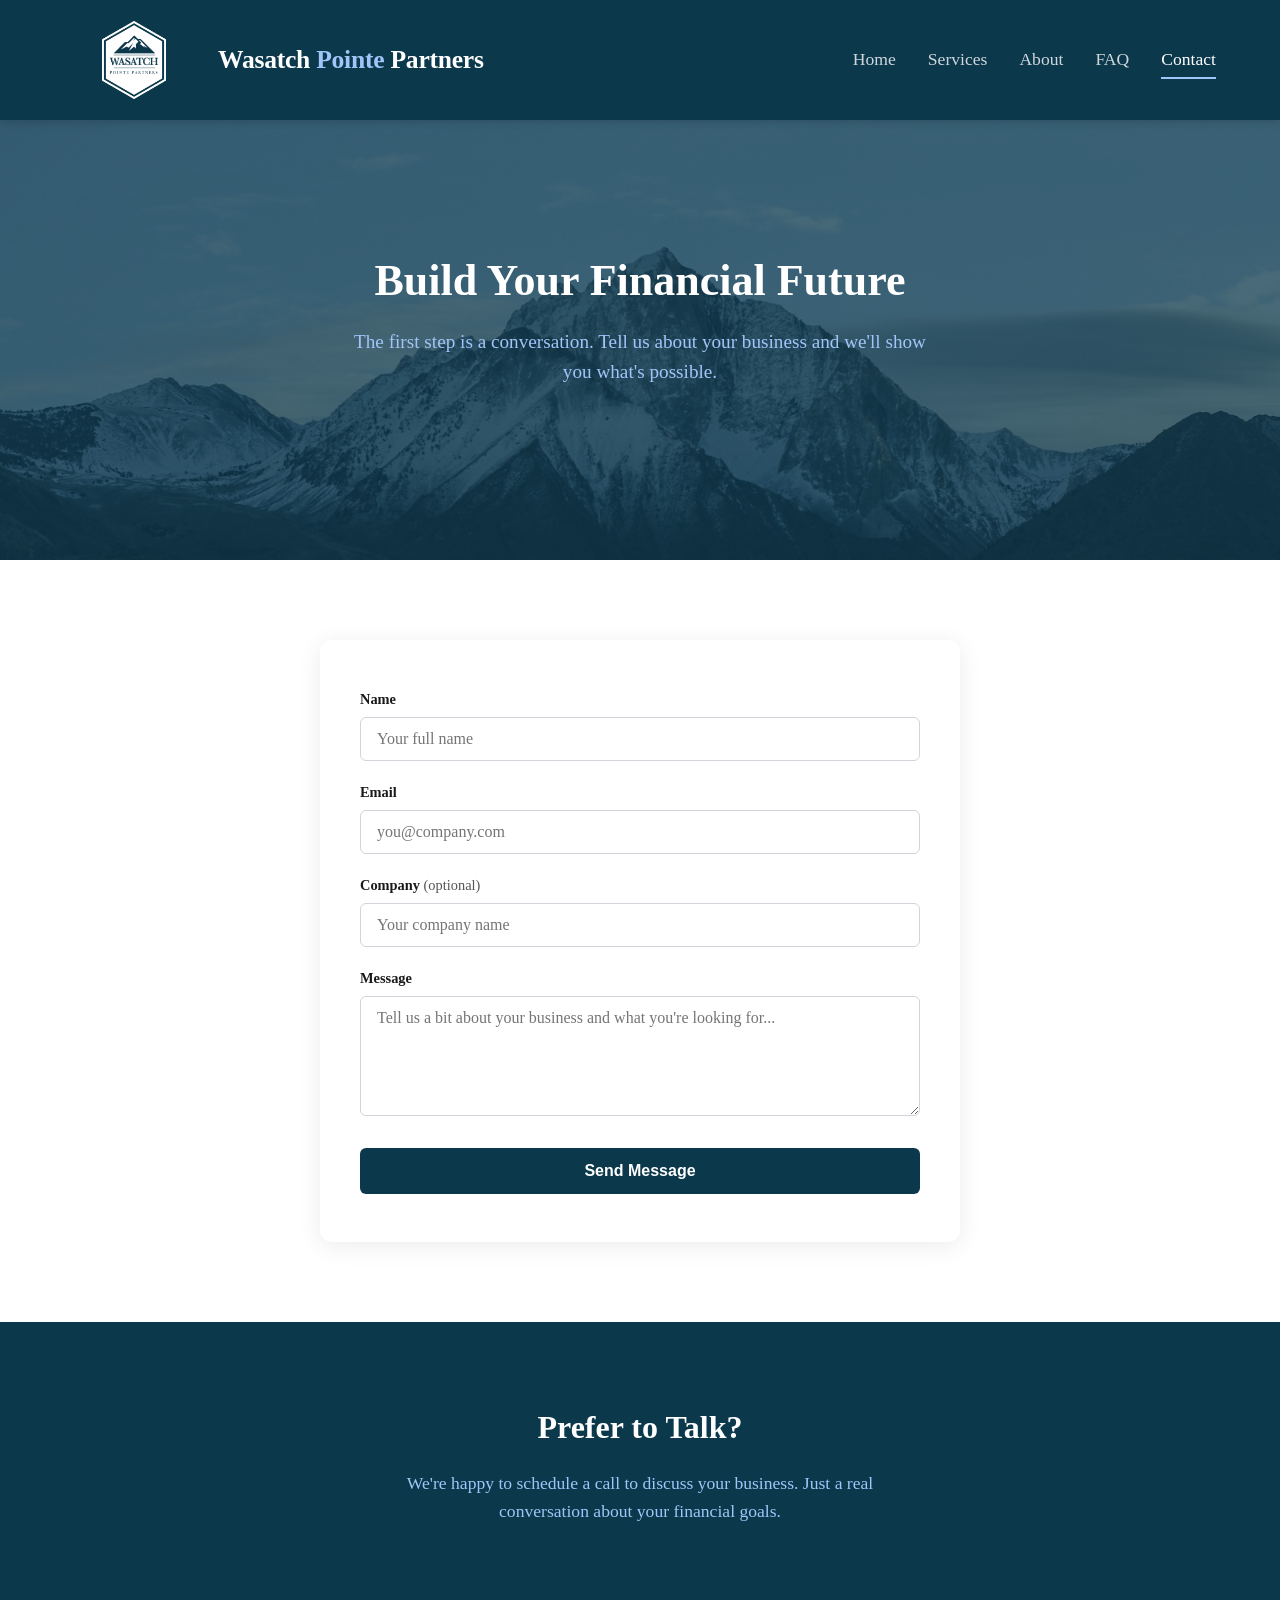
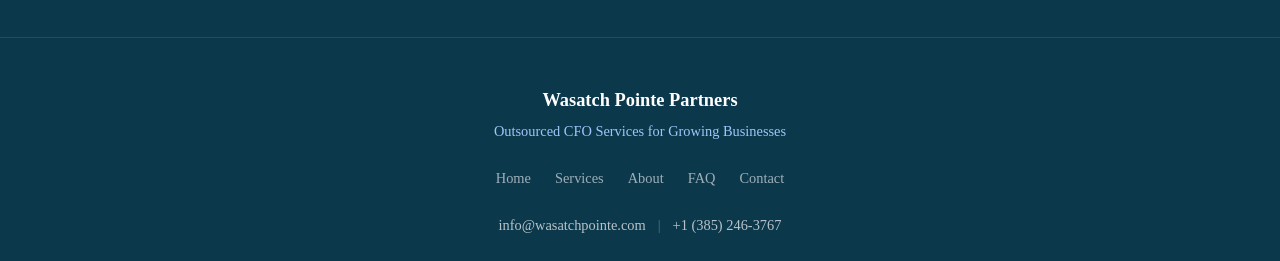
==== contact.html @ b24d28c9 "Add files via upload" ====
<!DOCTYPE html>
<html lang="en">
<head>
  <meta charset="UTF-8">
  <meta name="viewport" content="width=device-width, initial-scale=1.0">
  <title>Contact | Wasatch Pointe Partners</title>
  <meta name="description" content="Schedule a consultation with Wasatch Pointe Partners. Let's talk about how fractional CFO services can help your business grow.">
  <link rel="preconnect" href="https://fonts.googleapis.com">
  <link rel="preconnect" href="https://fonts.gstatic.com" crossorigin>
  <link href="https://fonts.googleapis.com/css2?family=Inter:wght@400;500;600;700;800&display=swap" rel="stylesheet">
  <link rel="stylesheet" href="css/styles.css">
  <script src="https://www.google.com/recaptcha/api.js" async defer></script>
</head>
<body>

  <!-- Header -->
  <header class="header">
    <div class="container">
      <a href="index.html" class="logo"><img src="images/Wasatch-04.png" alt="Wasatch Pointe Partners"><div class="logo__text">Wasatch <span>Pointe</span> Partners</div></a>
      <nav class="nav-links">
        <a href="index.html">Home</a>
        <a href="services.html">Services</a>
        <a href="about.html">About</a>
        <a href="faq.html">FAQ</a>
        <a href="contact.html">Contact</a>
      </nav>
      <button class="hamburger" aria-label="Toggle navigation">
        <span></span>
        <span></span>
        <span></span>
      </button>
    </div>
  </header>

  <!-- Hero -->
  <section class="hero hero--image" style="background-image: url('images/mountain-6.jpg')">
    <div class="hero-overlay"></div>
    <div class="container">
      <h1>Build Your Financial Future</h1>
      <p>The first step is a conversation. Tell us about your business and we'll show you what's possible.</p>
    </div>
  </section>

  <!-- Contact Form Section -->
  <section class="section">
    <div class="container">
      <div class="form-card">
        <form id="contact-form" action="https://formspree.io/f/mvzdjonv" method="POST">
          <div class="form-group">
            <label for="name">Name</label>
            <input type="text" id="name" name="name" placeholder="Your full name">
            <div class="error-msg">Please enter your name.</div>
          </div>
          <div class="form-group">
            <label for="email">Email</label>
            <input type="email" id="email" name="email" placeholder="you@company.com">
            <div class="error-msg">Please enter a valid email address.</div>
          </div>
          <div class="form-group">
            <label for="company">Company <span style="color: var(--text-muted); font-weight: 400;">(optional)</span></label>
            <input type="text" id="company" name="company" placeholder="Your company name">
          </div>
          <div class="form-group">
            <label for="message">Message</label>
            <textarea id="message" name="message" placeholder="Tell us a bit about your business and what you're looking for..."></textarea>
            <div class="error-msg">Please enter a message.</div>
          </div>
          <div class="form-group" style="margin-bottom: 24px;">
            <div class="g-recaptcha" data-sitekey="6LfHE9YrAAAAABuOTtX8CgFCEv-9mcUa8KykF_76"></div>
            <div class="error-msg">Please complete the CAPTCHA.</div>
          </div>
          <button type="submit" class="btn btn--dark" style="width: 100%;">Send Message</button>
        </form>
        <div class="form-success">
          <h3>Thank you for reaching out!</h3>
          <p>We've received your message and will get back to you within one business day.</p>
        </div>
      </div>
    </div>
  </section>

  <!-- CTA Section -->
  <section class="cta-section">
    <div class="container">
      <h2>Prefer to Talk?</h2>
      <p>We're happy to schedule a call to discuss your business. Just a real conversation about your financial goals.</p>
    </div>
  </section>

  <!-- Footer -->
  <footer class="footer">
    <div class="container">
      <div>
        <div class="footer__brand">Wasatch Pointe Partners</div>
        <div class="footer__tagline">Outsourced CFO Services for Growing Businesses</div>
      </div>
      <nav class="footer__links">
        <a href="index.html">Home</a>
        <a href="services.html">Services</a>
        <a href="about.html">About</a>
        <a href="faq.html">FAQ</a>
        <a href="contact.html">Contact</a>
      </nav>
      <div class="footer__contact">
        <a href="mailto:info@wasatchpointe.com">info@wasatchpointe.com</a>
        <span class="footer__divider">|</span>
        <a href="tel:+13852463767">+1 (385) 246-3767</a>
      </div>
    </div>
  </footer>

  <script src="js/main.js"></script>
</body>
</html>
---- css/styles.css ----
/* ===== CSS Custom Properties ===== */
:root {
  --dark-blue: rgb(12, 56, 76);
  --light-blue: rgb(161, 197, 249);
  --gray: rgb(230, 231, 232);
  --white: #ffffff;
  --text-dark: #1a1a1a;
  --text-muted: #555;
  --font-stack: 'Times New Roman', Times, serif;
  --max-width: 1200px;
  --transition: 0.3s ease;
}

/* ===== Reset & Base ===== */
*,
*::before,
*::after {
  margin: 0;
  padding: 0;
  box-sizing: border-box;
}

html {
  scroll-behavior: smooth;
}

body {
  font-family: var(--font-stack);
  color: var(--text-dark);
  line-height: 1.6;
  background: var(--white);
}

a {
  text-decoration: none;
  color: inherit;
}

ul {
  list-style: none;
}

img {
  max-width: 100%;
  display: block;
}

/* ===== Utility ===== */
.container {
  max-width: var(--max-width);
  margin: 0 auto;
  padding: 0 24px;
}

.section {
  padding: 80px 0;
}

.section--gray {
  background: var(--gray);
}

.section--dark {
  background: var(--dark-blue);
  color: var(--white);
}

.section--dark .section-subtitle {
  color: var(--light-blue);
}

.section-title {
  font-size: 2rem;
  font-weight: 700;
  margin-bottom: 16px;
  line-height: 1.2;
}

.section-subtitle {
  font-size: 1.125rem;
  color: var(--text-muted);
  max-width: 640px;
  margin-bottom: 40px;
}

.text-center {
  text-align: center;
}

.text-center .section-subtitle {
  margin-left: auto;
  margin-right: auto;
}

/* ===== Buttons ===== */
.btn {
  display: inline-block;
  padding: 14px 32px;
  border-radius: 6px;
  font-size: 1rem;
  font-weight: 600;
  cursor: pointer;
  border: none;
  transition: transform var(--transition), box-shadow var(--transition), background var(--transition);
}

.btn:hover {
  transform: translateY(-2px);
  box-shadow: 0 4px 16px rgba(0, 0, 0, 0.15);
}

.btn--primary {
  background: var(--light-blue);
  color: var(--dark-blue);
}

.btn--primary:hover {
  background: rgb(130, 175, 245);
}

.btn--outline {
  background: transparent;
  color: var(--white);
  border: 2px solid var(--light-blue);
}

.btn--outline:hover {
  background: var(--light-blue);
  color: var(--dark-blue);
}

.btn--dark {
  background: var(--dark-blue);
  color: var(--white);
}

.btn--dark:hover {
  background: rgb(8, 40, 56);
}

/* ===== Header / Nav ===== */
.header {
  position: sticky;
  top: 0;
  z-index: 1000;
  background: var(--dark-blue);
  box-shadow: 0 2px 8px rgba(0, 0, 0, 0.15);
}

.header .container {
  display: flex;
  align-items: center;
  justify-content: space-between;
  height: 120px;
}

.logo {
  display: flex;
  align-items: center;
  flex-shrink: 0;
  gap: 14px;
  color: var(--white);
}

.logo img {
  height: 140px;
  width: auto;
  margin: -20px 0;
}

.logo__text {
  font-size: 1.6rem;
  font-weight: 700;
  letter-spacing: -0.01em;
  line-height: 1.2;
}

.logo__text span {
  color: var(--light-blue);
}

.nav-links {
  display: flex;
  gap: 32px;
}

.nav-links a {
  color: rgba(255, 255, 255, 0.8);
  font-size: 1.1rem;
  font-weight: 500;
  padding: 4px 0;
  border-bottom: 2px solid transparent;
  transition: color var(--transition), border-color var(--transition);
}

.nav-links a:hover,
.nav-links a.active {
  color: var(--white);
  border-bottom-color: var(--light-blue);
}

.hamburger {
  display: none;
  flex-direction: column;
  gap: 5px;
  cursor: pointer;
  background: none;
  border: none;
  padding: 4px;
}

.hamburger span {
  display: block;
  width: 24px;
  height: 2px;
  background: var(--white);
  transition: transform var(--transition), opacity var(--transition);
}

.hamburger.open span:nth-child(1) {
  transform: rotate(45deg) translate(5px, 5px);
}

.hamburger.open span:nth-child(2) {
  opacity: 0;
}

.hamburger.open span:nth-child(3) {
  transform: rotate(-45deg) translate(5px, -5px);
}

/* ===== Hero ===== */
.hero {
  position: relative;
  background: var(--dark-blue);
  color: var(--white);
  padding: 100px 0;
  text-align: center;
  overflow: hidden;
}

.hero-slides {
  position: absolute;
  inset: 0;
  z-index: 0;
}

.hero-slide {
  position: absolute;
  inset: 0;
  background-size: cover;
  background-position: center;
  opacity: 0;
  transform: translateX(0);
  transition: opacity 1s ease, transform 1s ease;
}

.hero-slide.active {
  opacity: 1;
  transform: translateX(0);
}

.hero-slide.enter-right {
  transform: translateX(100%);
  opacity: 0;
  transition: none;
}

.hero-slide.enter-left {
  transform: translateX(-100%);
  opacity: 0;
  transition: none;
}

.hero-slide.exit-left {
  opacity: 0;
  transform: translateX(-100%);
  transition: opacity 1s ease, transform 1s ease;
}

.hero-slide.exit-right {
  opacity: 0;
  transform: translateX(100%);
  transition: opacity 1s ease, transform 1s ease;
}

.hero-overlay {
  position: absolute;
  inset: 0;
  background: rgba(12, 56, 76, 0.75);
  z-index: 1;
}

.hero .container {
  position: relative;
  z-index: 2;
}

/* ===== Full-height Homepage Hero ===== */
.hero--full {
  min-height: 90vh;
  display: flex;
  align-items: center;
  justify-content: center;
  padding: 120px 0;
}

.hero-text-slides {
  position: relative;
  min-height: 180px;
  margin-bottom: 36px;
  overflow: hidden;
}

.hero-text {
  position: absolute;
  inset: 0;
  opacity: 0;
  transform: translateX(0);
  transition: opacity 1s ease, transform 1s ease;
  display: flex;
  flex-direction: column;
  align-items: center;
  justify-content: center;
}

.hero-text.active {
  position: relative;
  opacity: 1;
  transform: translateX(0);
}

.hero-text.enter-right {
  transform: translateX(100%);
  opacity: 0;
  transition: none;
}

.hero-text.enter-left {
  transform: translateX(-100%);
  opacity: 0;
  transition: none;
}

.hero-text.exit-left {
  opacity: 0;
  transform: translateX(-100%);
  transition: opacity 1s ease, transform 1s ease;
}

.hero-text.exit-right {
  opacity: 0;
  transform: translateX(100%);
  transition: opacity 1s ease, transform 1s ease;
}

/* ===== Hero Arrows ===== */
.hero-arrow {
  position: absolute;
  top: 50%;
  transform: translateY(-50%);
  z-index: 3;
  background: rgba(255, 255, 255, 0.15);
  border: 1px solid rgba(255, 255, 255, 0.3);
  color: var(--white);
  width: 48px;
  height: 48px;
  border-radius: 50%;
  font-size: 1.2rem;
  cursor: pointer;
  display: flex;
  align-items: center;
  justify-content: center;
  transition: background var(--transition), transform var(--transition);
}

.hero-arrow:hover {
  background: rgba(255, 255, 255, 0.3);
}

.hero-arrow--left {
  left: 24px;
}

.hero-arrow--right {
  right: 24px;
}

@media (max-width: 768px) {
  .hero-arrow {
    width: 36px;
    height: 36px;
    font-size: 1rem;
  }

  .hero-arrow--left {
    left: 12px;
  }

  .hero-arrow--right {
    right: 12px;
  }
}

.hero h1 {
  font-size: 2.75rem;
  font-weight: 800;
  max-width: 800px;
  margin: 0 auto 20px;
  line-height: 1.15;
}

.hero p {
  font-size: 1.2rem;
  color: var(--light-blue);
  max-width: 600px;
  margin: 0 auto 36px;
}

/* ===== Services Split Hero ===== */
.hero-split {
  display: grid;
  grid-template-columns: 1fr 1fr;
  min-height: 520px;
}

.hero-split__content {
  display: flex;
  flex-direction: column;
  justify-content: center;
  padding: 64px 48px 64px 0;
  margin-left: auto;
  max-width: 600px;
  width: 100%;
  padding-left: 24px;
}

.hero-split__label {
  display: inline-block;
  font-size: 0.8rem;
  font-weight: 700;
  text-transform: uppercase;
  letter-spacing: 0.12em;
  color: var(--dark-blue);
  background: var(--light-blue);
  padding: 6px 16px;
  border-radius: 20px;
  margin-bottom: 24px;
  width: fit-content;
}

.hero-split__content h1 {
  font-size: 2.5rem;
  font-weight: 800;
  color: var(--dark-blue);
  line-height: 1.15;
  margin-bottom: 16px;
}

.hero-split__content p {
  font-size: 1.1rem;
  color: var(--text-muted);
  line-height: 1.7;
  margin-bottom: 32px;
}

.hero-split__image {
  background-size: cover;
  background-position: center;
  min-height: 400px;
}

/* ===== Image Background Hero ===== */
.hero--image {
  position: relative;
  background-size: cover;
  background-position: center top;
  min-height: 440px;
  display: flex;
  align-items: center;
}

/* ===== Hero Brand Name ===== */
.hero__brand {
  font-size: 1rem;
  font-weight: 600;
  text-transform: uppercase;
  letter-spacing: 0.2em;
  color: var(--light-blue);
  margin-bottom: 16px;
}

/* ===== Services Label ===== */
.services-label {
  display: inline-block;
  font-size: 0.75rem;
  font-weight: 700;
  text-transform: uppercase;
  letter-spacing: 0.14em;
  color: var(--dark-blue);
  background: var(--light-blue);
  padding: 6px 18px;
  border-radius: 20px;
  margin-bottom: 20px;
}

.services-label--dark {
  background: var(--dark-blue);
  color: var(--white);
}

/* ===== Big Statement ===== */
.big-statement {
  max-width: 820px;
  margin: 0 auto;
  text-align: center;
}

.big-statement h2 {
  font-size: 2rem;
  font-weight: 700;
  color: var(--dark-blue);
  line-height: 1.3;
  margin-bottom: 20px;
}

.big-statement p {
  font-size: 1.1rem;
  color: var(--text-muted);
  line-height: 1.8;
}

/* ===== Timeline ===== */
.timeline {
  position: relative;
  max-width: 700px;
  margin: 0 auto;
  padding-left: 48px;
}

.timeline::before {
  content: "";
  position: absolute;
  left: 19px;
  top: 0;
  bottom: 10px;
  width: 2px;
  background: var(--dark-blue);
  opacity: 0.2;
}

.timeline::after {
  content: "";
  position: absolute;
  left: 12px;
  bottom: 0;
  width: 0;
  height: 0;
  border-left: 8px solid transparent;
  border-right: 8px solid transparent;
  border-top: 12px solid var(--dark-blue);
  opacity: 0.2;
}

.timeline__item {
  position: relative;
  padding-bottom: 48px;
}

.timeline__item:last-child {
  padding-bottom: 0;
}

.timeline__marker {
  position: absolute;
  left: -48px;
  top: 0;
  width: 40px;
  height: 40px;
  background: var(--dark-blue);
  color: var(--white);
  border-radius: 50%;
  display: flex;
  align-items: center;
  justify-content: center;
  font-weight: 700;
  font-size: 0.8rem;
  z-index: 1;
}

.timeline__content h3 {
  font-size: 1.25rem;
  font-weight: 700;
  color: var(--dark-blue);
  margin-bottom: 8px;
}

.timeline__content p {
  font-size: 0.95rem;
  color: var(--text-muted);
  line-height: 1.7;
}

/* ===== Tier Bands ===== */
.tier-band {
  padding: 40px 0;
  border-bottom: 1px solid var(--gray);
}

.tier-band:last-of-type {
  border-bottom: none;
}

.tier-band--alt {
  background: rgba(161, 197, 249, 0.08);
  border-left: 4px solid var(--light-blue);
}

.tier-band__inner {
  display: grid;
  grid-template-columns: 1.2fr 1fr auto;
  gap: 40px;
  align-items: center;
}

.tier-band__tag {
  display: inline-block;
  font-size: 0.7rem;
  font-weight: 700;
  text-transform: uppercase;
  letter-spacing: 0.1em;
  color: var(--text-muted);
  margin-bottom: 8px;
}

.tier-band__tag--highlight {
  color: var(--dark-blue);
  background: var(--light-blue);
  padding: 4px 12px;
  border-radius: 12px;
}

.tier-band__title {
  font-size: 1.4rem;
  font-weight: 700;
  color: var(--dark-blue);
  margin-bottom: 8px;
}

.tier-band__desc {
  font-size: 0.95rem;
  color: var(--text-muted);
  line-height: 1.6;
}

.tier-band__list {
  list-style: none;
}

.tier-band__list li {
  padding: 6px 0;
  font-size: 0.9rem;
  color: var(--text-dark);
  display: flex;
  align-items: center;
  gap: 8px;
}

.tier-band__list li::before {
  content: "\2713";
  color: var(--dark-blue);
  font-weight: 700;
  flex-shrink: 0;
}

.tier-band__action {
  text-align: center;
}

.tier-band__inner--stacked {
  display: flex;
  flex-direction: column;
  gap: 24px;
}

.tier-band__inner--stacked .tier-band__action {
  text-align: left;
}

/* ===== Split Content (Who It's For) ===== */
.split-content {
  display: grid;
  grid-template-columns: 1.4fr 1fr;
  gap: 56px;
  align-items: center;
}

.split-content__text p {
  font-size: 1.05rem;
  color: var(--light-blue);
  line-height: 1.8;
  margin-top: 16px;
}

.split-content__stats {
  display: flex;
  flex-direction: column;
  gap: 32px;
}

.stat-item {
  text-align: center;
  padding: 24px;
  border: 1px solid rgba(255, 255, 255, 0.15);
  border-radius: 10px;
  background: rgba(255, 255, 255, 0.05);
}

.stat-item__number {
  font-size: 1.6rem;
  font-weight: 800;
  color: var(--light-blue);
  margin-bottom: 4px;
}

.stat-item__label {
  font-size: 0.85rem;
  color: rgba(255, 255, 255, 0.6);
  text-transform: uppercase;
  letter-spacing: 0.08em;
}

/* ===== Quadrant Cards ===== */
.quadrant-grid {
  margin-top: 16px;
}

.quadrant-card {
  background: #f0f5fa;
  border: 1px solid #d6e3f0;
  border-radius: 12px;
  padding: 36px 32px;
  text-align: left;
  transition: transform var(--transition), box-shadow var(--transition);
}

.quadrant-card:hover {
  transform: translateY(-4px);
  box-shadow: 0 8px 24px rgba(0, 0, 0, 0.1);
}

.quadrant-card__icon {
  display: inline-flex;
  align-items: center;
  justify-content: center;
  width: 56px;
  height: 56px;
  background: rgba(12, 56, 76, 0.08);
  border-radius: 12px;
  color: var(--dark-blue);
  margin-bottom: 20px;
}

.quadrant-card__title {
  font-size: 1.15rem;
  font-weight: 700;
  color: var(--dark-blue);
  margin-bottom: 16px;
}

.quadrant-card__list {
  list-style: none;
}

.quadrant-card__list li {
  padding: 6px 0;
  font-size: 0.9rem;
  color: var(--text-muted);
  display: flex;
  align-items: flex-start;
  gap: 8px;
}

.quadrant-card__list li::before {
  content: "\2713";
  color: var(--dark-blue);
  font-weight: 700;
  flex-shrink: 0;
}

/* ===== Benefit Cards ===== */
.benefit-card {
  background: var(--white);
  border-radius: 10px;
  padding: 32px 24px;
  text-align: center;
  box-shadow: 0 2px 12px rgba(0, 0, 0, 0.06);
  transition: transform var(--transition), box-shadow var(--transition);
}

.benefit-card:hover {
  transform: translateY(-4px);
  box-shadow: 0 8px 24px rgba(0, 0, 0, 0.1);
}

.benefit-card__icon {
  font-size: 2rem;
  margin-bottom: 16px;
}

.benefit-card h3 {
  font-size: 1.05rem;
  font-weight: 700;
  color: var(--dark-blue);
  margin-bottom: 8px;
}

.benefit-card p {
  font-size: 0.9rem;
  color: var(--text-muted);
  line-height: 1.6;
}

/* ===== Responsive: Services Page ===== */
@media (max-width: 1024px) {
  .tier-band__inner {
    grid-template-columns: 1fr 1fr;
  }

  .tier-band__action {
    grid-column: 1 / -1;
    text-align: left;
  }
}

@media (max-width: 768px) {
  .big-statement h2 {
    font-size: 1.5rem;
  }

  .timeline {
    padding-left: 40px;
  }

  .timeline::before {
    left: 15px;
  }

  .timeline__marker {
    left: -40px;
    width: 32px;
    height: 32px;
    font-size: 0.85rem;
  }

  .tier-band__inner {
    grid-template-columns: 1fr;
    gap: 24px;
  }

  .tier-band__action {
    text-align: left;
  }

  .split-content {
    grid-template-columns: 1fr;
    gap: 40px;
  }

  .split-content__stats {
    flex-direction: row;
    gap: 16px;
  }

  .stat-item {
    flex: 1;
    padding: 16px;
  }

  .stat-item__number {
    font-size: 1.2rem;
  }

  .hero--image {
    min-height: 320px;
  }
}

/* ===== About Minimal Hero ===== */
.hero-minimal {
  background: var(--gray);
  padding: 100px 0;
}

.hero-minimal .container {
  max-width: 800px;
}

.hero-minimal__accent {
  width: 60px;
  height: 4px;
  background: var(--dark-blue);
  border-radius: 2px;
  margin-bottom: 28px;
}

.hero-minimal h1 {
  font-size: 2.5rem;
  font-weight: 800;
  color: var(--dark-blue);
  line-height: 1.2;
  margin-bottom: 20px;
}

.hero-minimal p {
  font-size: 1.2rem;
  color: var(--text-muted);
  line-height: 1.7;
  max-width: 640px;
}

/* ===== Responsive: Split & Minimal Heroes ===== */
@media (max-width: 768px) {
  .hero-split {
    grid-template-columns: 1fr;
  }

  .hero-split__content {
    padding: 48px 24px;
    max-width: 100%;
    order: 2;
  }

  .hero-split__content h1 {
    font-size: 1.85rem;
  }

  .hero-split__image {
    min-height: 280px;
    order: 1;
  }

  .hero-minimal {
    padding: 64px 0;
  }

  .hero-minimal h1 {
    font-size: 1.85rem;
  }
}

/* ===== Cards Grid ===== */
.grid {
  display: grid;
  gap: 24px;
}

.grid--2 {
  grid-template-columns: repeat(2, 1fr);
}

.grid--3 {
  grid-template-columns: repeat(3, 1fr);
}

.grid--4 {
  grid-template-columns: repeat(4, 1fr);
}

.card {
  background: var(--white);
  border-radius: 10px;
  padding: 32px;
  box-shadow: 0 2px 12px rgba(0, 0, 0, 0.06);
  transition: transform var(--transition), box-shadow var(--transition);
}

.card:hover {
  transform: translateY(-4px);
  box-shadow: 0 8px 24px rgba(0, 0, 0, 0.1);
}

.card__number {
  display: inline-flex;
  align-items: center;
  justify-content: center;
  width: 40px;
  height: 40px;
  background: var(--light-blue);
  color: var(--dark-blue);
  font-weight: 700;
  border-radius: 50%;
  margin-bottom: 16px;
  font-size: 1rem;
}

.card__title {
  font-size: 1.2rem;
  font-weight: 700;
  color: var(--dark-blue);
  margin-bottom: 12px;
}

.card__text {
  color: var(--text-muted);
  font-size: 0.95rem;
  line-height: 1.6;
}

/* ===== Service Tier Cards ===== */
.tier-card {
  background: var(--white);
  border: 2px solid var(--gray);
  border-radius: 12px;
  padding: 40px 32px;
  text-align: center;
  transition: transform var(--transition), box-shadow var(--transition), border-color var(--transition);
}

.tier-card:hover {
  transform: translateY(-4px);
  box-shadow: 0 8px 24px rgba(0, 0, 0, 0.1);
  border-color: var(--light-blue);
}

.tier-card__title {
  font-size: 1.35rem;
  font-weight: 700;
  color: var(--dark-blue);
  margin-bottom: 12px;
}

.tier-card__desc {
  color: var(--text-muted);
  font-size: 0.95rem;
  margin-bottom: 24px;
  line-height: 1.6;
}

.tier-card__list {
  text-align: left;
  margin-bottom: 28px;
}

.tier-card__list li {
  padding: 8px 0;
  font-size: 0.95rem;
  color: var(--text-dark);
  border-bottom: 1px solid var(--gray);
  display: flex;
  align-items: flex-start;
  gap: 8px;
}

.tier-card__list li::before {
  content: "\2713";
  color: var(--dark-blue);
  font-weight: 700;
  flex-shrink: 0;
}

/* ===== FAQ Accordion ===== */
.faq-item {
  border-bottom: 1px solid var(--gray);
}

.faq-question {
  width: 100%;
  text-align: left;
  padding: 20px 0;
  background: none;
  border: none;
  font-size: 1.1rem;
  font-weight: 600;
  color: var(--text-dark);
  cursor: pointer;
  display: flex;
  align-items: center;
  justify-content: space-between;
  gap: 16px;
  font-family: var(--font-stack);
}

.faq-question:hover {
  color: var(--dark-blue);
}

.faq-icon {
  flex-shrink: 0;
  width: 24px;
  height: 24px;
  position: relative;
  transition: transform var(--transition);
}

.faq-icon::before,
.faq-icon::after {
  content: "";
  position: absolute;
  background: var(--dark-blue);
  border-radius: 2px;
  left: 50%;
  top: 50%;
  transform: translate(-50%, -50%);
}

.faq-icon::before {
  width: 16px;
  height: 2px;
}

.faq-icon::after {
  width: 2px;
  height: 16px;
  transition: transform var(--transition);
}

.faq-item.open .faq-icon::after {
  transform: translate(-50%, -50%) rotate(90deg);
}

.faq-answer {
  max-height: 0;
  overflow: hidden;
  transition: max-height 0.4s ease;
}

.faq-answer__inner {
  padding: 0 0 24px;
  color: var(--text-muted);
  line-height: 1.7;
  font-size: 0.95rem;
}

/* ===== Static FAQ ===== */
.faq-static {
  padding: 32px 0;
  border-bottom: 1px solid var(--gray);
}

.faq-static:first-child {
  padding-top: 0;
}

.faq-static:last-child {
  border-bottom: none;
}

.faq-static__question {
  font-size: 1.15rem;
  font-weight: 700;
  color: var(--dark-blue);
  margin-bottom: 10px;
}

.faq-static__answer {
  font-size: 0.95rem;
  color: var(--text-muted);
  line-height: 1.7;
}

/* ===== Contact Form ===== */
.form-card {
  max-width: 640px;
  margin: 0 auto;
  background: var(--white);
  border-radius: 12px;
  padding: 48px 40px;
  box-shadow: 0 4px 24px rgba(0, 0, 0, 0.08);
}

.form-group {
  margin-bottom: 20px;
}

.form-group label {
  display: block;
  font-size: 0.9rem;
  font-weight: 600;
  color: var(--text-dark);
  margin-bottom: 6px;
}

.form-group input,
.form-group textarea {
  width: 100%;
  padding: 12px 16px;
  border: 1px solid #d1d5db;
  border-radius: 6px;
  font-size: 1rem;
  font-family: var(--font-stack);
  transition: border-color var(--transition), box-shadow var(--transition);
}

.form-group input:focus,
.form-group textarea:focus {
  outline: none;
  border-color: var(--dark-blue);
  box-shadow: 0 0 0 3px rgba(12, 56, 76, 0.1);
}

.form-group textarea {
  resize: vertical;
  min-height: 120px;
}

.form-group .error-msg {
  color: #dc2626;
  font-size: 0.8rem;
  margin-top: 4px;
  display: none;
}

.form-group.has-error input,
.form-group.has-error textarea {
  border-color: #dc2626;
}

.form-group.has-error .error-msg {
  display: block;
}

.form-success {
  display: none;
  text-align: center;
  padding: 40px 0;
}

.form-success h3 {
  color: var(--dark-blue);
  margin-bottom: 8px;
}

.form-success p {
  color: var(--text-muted);
}

/* ===== CTA Section ===== */
.cta-section {
  background: var(--dark-blue);
  color: var(--white);
  text-align: center;
  padding: 80px 0;
}

.cta-section h2 {
  font-size: 2rem;
  font-weight: 700;
  margin-bottom: 16px;
}

.cta-section p {
  font-size: 1.1rem;
  color: var(--light-blue);
  max-width: 560px;
  margin: 0 auto 32px;
}

/* ===== Footer ===== */
.footer {
  background: var(--dark-blue);
  color: rgba(255, 255, 255, 0.7);
  padding: 48px 0 24px;
  border-top: 1px solid rgba(255, 255, 255, 0.1);
}

.footer .container {
  display: flex;
  flex-direction: column;
  align-items: center;
  gap: 24px;
}

.footer__brand {
  font-size: 1.15rem;
  font-weight: 700;
  color: var(--white);
  text-align: center;
}

.footer__tagline {
  font-size: 0.9rem;
  color: var(--light-blue);
  margin-top: 4px;
}

.footer__links {
  display: flex;
  gap: 24px;
}

.footer__links a {
  font-size: 0.9rem;
  color: rgba(255, 255, 255, 0.6);
  transition: color var(--transition);
}

.footer__links a:hover {
  color: var(--white);
}

.footer__contact {
  display: flex;
  align-items: center;
  gap: 12px;
  font-size: 0.9rem;
}

.footer__contact a {
  color: rgba(255, 255, 255, 0.7);
  transition: color var(--transition);
}

.footer__contact a:hover {
  color: var(--white);
}

.footer__divider {
  color: rgba(255, 255, 255, 0.3);
}

/* ===== Section Callout ===== */
.section-callout {
  font-size: 1.4rem;
  font-weight: 800;
  color: var(--dark-blue);
  margin-top: 24px;
  letter-spacing: -0.01em;
}

/* ===== Experience Badge ===== */
.experience-badge {
  display: flex;
  flex-direction: column;
  align-items: flex-start;
  background: var(--dark-blue);
  color: var(--white);
  padding: 24px 32px;
  border-radius: 10px;
  margin: 20px 0;
  box-shadow: 0 4px 20px rgba(12, 56, 76, 0.25);
}

.experience-badge__label {
  font-size: 0.8rem;
  text-transform: uppercase;
  letter-spacing: 0.15em;
  color: var(--light-blue);
  margin-bottom: 4px;
}

.experience-badge__name {
  font-size: 1.5rem;
  font-weight: 800;
  letter-spacing: -0.01em;
}

/* ===== Solution Split ===== */
.solution-split {
  display: grid;
  grid-template-columns: 1.2fr 0.8fr;
  gap: 48px;
  align-items: center;
}

.solution-split__image {
  display: flex;
  justify-content: center;
}

.solution-split__image img {
  max-width: 480px;
  width: 100%;
  border-radius: 12px;
  box-shadow: 0 8px 32px rgba(0, 0, 0, 0.1);
}

@media (max-width: 768px) {
  .solution-split {
    grid-template-columns: 1fr;
    gap: 32px;
  }

  .solution-split__image img {
    max-width: 240px;
  }
}

/* ===== Founder Profile ===== */
.founder-profile {
  display: grid;
  grid-template-columns: 1fr 280px;
  gap: 32px;
  align-items: center;
}

.founder-profile__name {
  font-size: 1.3rem;
  font-weight: 700;
  color: var(--dark-blue);
  text-align: center;
}

.founder-profile__role {
  font-size: 0.85rem;
  font-weight: 600;
  text-transform: uppercase;
  letter-spacing: 0.1em;
  color: var(--text-muted);
  text-align: center;
  margin-bottom: 8px;
}

.founder-profile__photo img {
  width: 100%;
  border-radius: 10px;
  box-shadow: 0 8px 32px rgba(0, 0, 0, 0.12);
}

.founder-profile__links {
  display: flex;
  gap: 10px;
  margin-top: 12px;
  justify-content: center;
}

.founder-link {
  display: inline-flex;
  align-items: center;
  gap: 6px;
  padding: 8px 16px;
  border-radius: 6px;
  font-size: 0.85rem;
  font-weight: 600;
  transition: transform var(--transition), box-shadow var(--transition);
}

.founder-link:hover {
  transform: translateY(-2px);
  box-shadow: 0 4px 12px rgba(0, 0, 0, 0.15);
}

.founder-link--linkedin {
  background: #0A66C2;
  color: var(--white);
}

.founder-link--email {
  background: var(--dark-blue);
  color: var(--white);
}

.founder-profile--centered {
  display: flex;
  flex-direction: column;
  align-items: center;
  text-align: center;
}

.founder-profile--centered .founder-profile__photo {
  max-width: 280px;
}

.founder-profile--centered .founder-profile__links {
  justify-content: center;
}

@media (max-width: 768px) {
  .founder-profile {
    grid-template-columns: 1fr;
    gap: 36px;
    text-align: center;
  }

  .founder-profile__text {
    order: 1;
  }

  .founder-profile__photo {
    order: 2;
    max-width: 260px;
    margin: 0 auto;
  }

  .founder-profile__text .story-content {
    text-align: left;
  }
}

/* ===== Wasatch Pointe Way Cards ===== */
.wpw-grid {
  display: grid;
  grid-template-columns: repeat(3, 1fr);
  gap: 28px;
}

.wpw-card {
  background: #f0f5fa;
  border-radius: 12px;
  padding: 32px 28px;
  border: 1px solid #d6e3f0;
  transition: transform var(--transition), box-shadow var(--transition);
}

.wpw-card:hover {
  transform: translateY(-4px);
  box-shadow: 0 8px 24px rgba(0, 0, 0, 0.08);
}

.wpw-card__number {
  display: inline-flex;
  align-items: center;
  justify-content: center;
  width: 36px;
  height: 36px;
  background: var(--dark-blue);
  color: var(--white);
  border-radius: 50%;
  font-weight: 700;
  font-size: 0.9rem;
  margin-bottom: 16px;
}

.wpw-card__title {
  font-size: 1.1rem;
  font-weight: 700;
  color: var(--dark-blue);
  margin-bottom: 8px;
}

.wpw-card__text {
  font-size: 0.9rem;
  color: var(--text-muted);
  line-height: 1.65;
}

@media (max-width: 768px) {
  .wpw-grid {
    grid-template-columns: 1fr;
  }
}

/* ===== About Page ===== */
.about-client-label {
  font-size: 0.95rem;
  color: var(--dark-blue);
  margin-top: 16px;
  margin-bottom: 4px;
  text-align: center;
}

.about-client-list {
  margin-top: 8px;
  list-style: none;
  display: flex;
  flex-direction: column;
  gap: 8px;
  max-width: 340px;
  margin-left: auto;
  margin-right: auto;
}

.about-client-list li {
  padding: 10px 20px;
  font-size: 0.9rem;
  color: var(--dark-blue);
  background: #f0f5fa;
  border: 1px solid #d6e3f0;
  border-radius: 30px;
  text-align: center;
}

/* ===== Section Closing ===== */
.section-closing {
  text-align: center;
  font-size: 1.15rem;
  font-weight: 700;
  color: var(--dark-blue);
  margin-top: 28px;
  padding-top: 20px;
  border-top: 1px solid #d9dadb;
}


.story-content {
  max-width: 720px;
  font-size: 1.05rem;
  line-height: 1.8;
  color: var(--text-muted);
}

.story-content p + p {
  margin-top: 12px;
}

/* ===== Engine Section (How It Works) ===== */
.engine-section {
  background: linear-gradient(135deg, #f5f7fa 0%, #e8ecf1 100%);
  padding: 96px 0;
}

.engine-steps {
  display: grid;
  grid-template-columns: 1fr auto 1fr auto 1fr auto 1fr;
  gap: 0;
  align-items: stretch;
}

.engine-step {
  background: var(--white);
  border-radius: 14px;
  padding: 36px 28px;
  text-align: center;
  box-shadow: 0 2px 16px rgba(0, 0, 0, 0.06);
  position: relative;
  transition: transform var(--transition), box-shadow var(--transition);
}

.engine-step:hover {
  transform: translateY(-4px);
  box-shadow: 0 8px 28px rgba(0, 0, 0, 0.1);
}

.engine-step__number {
  display: inline-flex;
  align-items: center;
  justify-content: center;
  width: 48px;
  height: 48px;
  background: var(--dark-blue);
  color: var(--white);
  border-radius: 50%;
  font-weight: 700;
  font-size: 1.1rem;
  margin-bottom: 20px;
}

.engine-step__title {
  font-size: 1.05rem;
  font-weight: 700;
  color: var(--dark-blue);
  margin-bottom: 10px;
  line-height: 1.3;
}

.engine-step__desc {
  font-size: 0.88rem;
  color: var(--text-muted);
  line-height: 1.65;
}

.engine-section .card {
  text-align: center;
}

.engine-section .card__number {
  margin-left: auto;
  margin-right: auto;
}

.engine-step__connector {
  display: flex;
  align-items: center;
  justify-content: center;
  padding: 0 4px;
  align-self: center;
  color: var(--dark-blue);
  opacity: 0.25;
}

.engine-step__connector::before {
  content: "";
  display: block;
  width: 32px;
  height: 2px;
  background: var(--dark-blue);
}

@media (max-width: 1024px) {
  .engine-steps {
    grid-template-columns: 1fr auto 1fr;
    gap: 24px 0;
  }

  .engine-step__connector:nth-of-type(2) {
    display: none;
  }

  .engine-step:nth-child(7) {
    grid-column: 1;
  }
}

@media (max-width: 768px) {
  .engine-section {
    padding: 64px 0;
  }

  .engine-steps {
    grid-template-columns: 1fr;
    gap: 16px;
  }

  .engine-step__connector {
    margin-top: 0;
    padding: 8px 0;
    display: flex;
  }

  .engine-step__connector::before {
    width: 3px;
    height: 32px;
    opacity: 0.5;
  }

  .engine-step {
    padding: 28px 24px;
  }
}

/* ===== Service Tiers (Ways to Work With Us) ===== */
.service-tier {
  padding: 56px 0;
}

.service-tier + .service-tier {
  border-top: 1px solid #d9dadb;
}

/* Foundation — Split layout */
.service-tier__split {
  display: grid;
  grid-template-columns: 1fr 1fr;
  gap: 56px;
  align-items: center;
}

.service-tier__text {
  padding-right: 16px;
}

.service-tier__split--reverse {
  direction: rtl;
}

.service-tier__split--reverse > * {
  direction: ltr;
}

.service-tier__title {
  font-size: 1.6rem;
  font-weight: 700;
  color: var(--dark-blue);
  margin-bottom: 16px;
  line-height: 1.3;
}

.service-tier__text p {
  font-size: 0.95rem;
  color: var(--text-muted);
  line-height: 1.8;
}

.service-tier__grid {
  display: grid;
  grid-template-columns: 1fr 1fr;
  gap: 16px;
}

.service-quad {
  background: #f0f5fa;
  border: 1px solid #d6e3f0;
  border-radius: 10px;
  padding: 24px 20px;
}

.service-quad h4 {
  font-size: 0.95rem;
  font-weight: 700;
  color: var(--dark-blue);
  margin-bottom: 6px;
}

.service-quad p {
  font-size: 0.85rem;
  color: var(--text-muted);
  line-height: 1.5;
}

/* Advisory — Dark section */
.service-tier--dark {
  background: var(--dark-blue);
  color: var(--white);
  border-top: none !important;
}

.service-tier--dark + .service-tier {
  border-top: none;
}

.service-tier--dark .service-tier__title {
  color: var(--white);
}

.service-tier__desc {
  font-size: 0.95rem;
  color: rgba(255, 255, 255, 0.75);
  line-height: 1.8;
  max-width: 780px;
  margin: 0 auto;
}

.service-tier__features {
  margin-top: 48px;
}

.service-feature {
  text-align: center;
}

.service-feature__icon {
  display: inline-flex;
  align-items: center;
  justify-content: center;
  width: 56px;
  height: 56px;
  border-radius: 50%;
  background: rgba(255, 255, 255, 0.1);
  color: var(--light-blue);
  margin-bottom: 16px;
}

.service-feature h4 {
  font-size: 0.95rem;
  font-weight: 700;
  color: var(--white);
  margin-bottom: 6px;
}

.service-feature p {
  font-size: 0.85rem;
  color: rgba(255, 255, 255, 0.6);
  line-height: 1.5;
}

/* CFO — Highlight card */
.service-tier--highlight {
  background: var(--gray);
  border-top: none !important;
}

.service-tier__cfo-card {
  display: grid;
  grid-template-columns: 1.2fr 1fr;
  gap: 48px;
  background: var(--white);
  border-radius: 14px;
  padding: 48px;
  box-shadow: 0 4px 24px rgba(0, 0, 0, 0.08);
  border-left: 5px solid var(--dark-blue);
}

.service-tier__cfo-info {
  display: flex;
  flex-direction: column;
  justify-content: center;
}

.service-tier__cfo-info p {
  font-size: 0.95rem;
  color: var(--text-muted);
  line-height: 1.8;
}

.service-tier__cfo-deliverables {
  display: flex;
  flex-direction: column;
  gap: 24px;
}

.cfo-deliverable {
  display: flex;
  align-items: flex-start;
  gap: 16px;
}

.cfo-deliverable__num {
  display: inline-flex;
  align-items: center;
  justify-content: center;
  width: 36px;
  height: 36px;
  background: var(--dark-blue);
  color: var(--white);
  border-radius: 8px;
  font-size: 0.8rem;
  font-weight: 700;
  flex-shrink: 0;
}

.cfo-deliverable h4 {
  font-size: 0.95rem;
  font-weight: 700;
  color: var(--dark-blue);
  margin-bottom: 2px;
}

.cfo-deliverable p {
  font-size: 0.85rem;
  color: var(--text-muted);
  line-height: 1.5;
}

/* Service Tier Responsive */
@media (max-width: 1024px) {
  .service-tier__split {
    gap: 40px;
  }

  .service-tier__cfo-card {
    grid-template-columns: 1fr;
    gap: 36px;
    padding: 36px;
  }
}

@media (max-width: 768px) {
  .service-tier {
    padding: 48px 0;
  }

  .service-tier__split {
    grid-template-columns: 1fr;
    gap: 32px;
  }

  .service-tier__text {
    padding-right: 0;
  }

  .service-tier__title {
    font-size: 1.35rem;
  }

  .service-tier__grid {
    grid-template-columns: 1fr 1fr;
  }

  .service-tier__cfo-card {
    padding: 28px 24px;
    border-left-width: 4px;
  }
}

/* ===== Responsive ===== */
@media (max-width: 1024px) {
  .grid--4 {
    grid-template-columns: repeat(2, 1fr);
  }

  .hero h1 {
    font-size: 2.25rem;
  }
}

@media (max-width: 768px) {
  /* Header */
  .header .container {
    height: 80px;
  }

  .logo img {
    height: 90px;
    margin: -10px 0;
  }

  .logo__text {
    font-size: 1.2rem;
  }

  .hamburger {
    display: flex;
  }

  .nav-links {
    display: none;
    position: absolute;
    top: 80px;
    left: 0;
    right: 0;
    background: var(--dark-blue);
    flex-direction: column;
    gap: 0;
    padding: 8px 0;
    box-shadow: 0 4px 12px rgba(0, 0, 0, 0.2);
  }

  .nav-links.open {
    display: flex;
  }

  .nav-links a {
    padding: 14px 24px;
    font-size: 1rem;
    border-bottom: none;
  }

  .nav-links a:hover,
  .nav-links a.active {
    background: rgba(255, 255, 255, 0.05);
    border-bottom: none;
  }

  /* Hero */
  .hero {
    padding: 64px 0;
  }

  .hero--full {
    min-height: 70vh;
    padding: 80px 0;
  }

  .hero h1 {
    font-size: 1.85rem;
  }

  .hero p {
    font-size: 1.05rem;
  }

  .hero-text-slides {
    min-height: 140px;
  }

  /* Sections */
  .section {
    padding: 56px 0;
  }

  .section-title {
    font-size: 1.6rem;
  }

  .section-subtitle {
    font-size: 1rem;
  }

  .section-callout {
    font-size: 1.2rem;
  }

  /* Grids */
  .grid--2 {
    grid-template-columns: 1fr;
  }

  .grid--3 {
    grid-template-columns: repeat(2, 1fr);
  }

  .grid--4 {
    grid-template-columns: repeat(2, 1fr);
  }

  /* Cards */
  .card {
    padding: 24px;
  }

  .benefit-card {
    padding: 24px 20px;
  }

  /* CTA */
  .cta-section {
    padding: 56px 0;
  }

  .cta-section h2 {
    font-size: 1.6rem;
  }

  /* Form */
  .form-card {
    padding: 32px 24px;
  }

  /* Service Tier Split Reverse */
  .service-tier__split--reverse {
    direction: ltr;
  }

  /* Footer */
  .footer__contact {
    flex-direction: column;
    gap: 6px;
    text-align: center;
  }

  .footer__divider {
    display: none;
  }

  .footer__links {
    flex-wrap: wrap;
    justify-content: center;
    gap: 16px;
  }
}

/* ===== Small Mobile (480px and below) ===== */
@media (max-width: 480px) {
  .container {
    padding: 0 16px;
  }

  /* Header */
  .header .container {
    height: 70px;
  }

  .logo img {
    height: 70px;
    margin: -5px 0;
  }

  .logo__text {
    font-size: 1rem;
  }

  .nav-links {
    top: 70px;
  }

  /* Hero */
  .hero {
    padding: 48px 0;
  }

  .hero--full {
    min-height: 60vh;
    padding: 60px 0;
  }

  .hero h1 {
    font-size: 1.5rem;
  }

  .hero p {
    font-size: 0.95rem;
  }

  .hero-text-slides {
    min-height: 120px;
  }

  .hero--image {
    min-height: 300px;
  }

  /* Sections */
  .section {
    padding: 40px 0;
  }

  .section-title {
    font-size: 1.35rem;
  }

  .section-subtitle {
    font-size: 0.95rem;
  }

  .section-callout {
    font-size: 1.1rem;
  }

  /* Grids */
  .grid--4 {
    grid-template-columns: repeat(2, 1fr);
  }

  /* Cards */
  .card {
    padding: 20px 16px;
  }

  .card__title {
    font-size: 1.05rem;
  }

  .benefit-card {
    padding: 20px 16px;
  }

  /* Engine Steps */
  .engine-section {
    padding: 48px 0;
  }

  .engine-step {
    padding: 20px 16px;
  }

  .engine-step__number {
    width: 40px;
    height: 40px;
    font-size: 0.95rem;
  }

  /* Service Tiers */
  .service-tier {
    padding: 36px 0;
  }

  .service-tier__title {
    font-size: 1.2rem;
  }

  .service-quad {
    padding: 18px 16px;
  }

  .service-tier__cfo-card {
    padding: 20px 16px;
  }

  /* WPW Cards */
  .wpw-card {
    padding: 24px 20px;
  }

  /* Big Statement */
  .big-statement h2 {
    font-size: 1.3rem;
  }

  .big-statement p {
    font-size: 0.95rem;
  }

  /* CTA */
  .cta-section {
    padding: 40px 0;
  }

  .cta-section h2 {
    font-size: 1.35rem;
  }

  .cta-section p {
    font-size: 0.95rem;
  }

  /* Buttons */
  .btn {
    padding: 12px 24px;
    font-size: 0.9rem;
  }

  /* Form */
  .form-card {
    padding: 24px 16px;
  }

  /* Founder */
  .founder-profile__photo {
    max-width: 220px;
  }

  .founder-profile__name {
    font-size: 1.1rem;
  }

  .about-client-list {
    margin-left: auto;
    margin-right: auto;
  }

  /* Footer */
  .footer {
    padding: 36px 0 20px;
  }

  .footer__brand {
    font-size: 1rem;
  }

  .footer__tagline {
    font-size: 0.8rem;
  }

  .footer__links {
    gap: 12px;
  }

  .footer__links a {
    font-size: 0.8rem;
  }

  .footer__contact a {
    font-size: 0.85rem;
  }
}
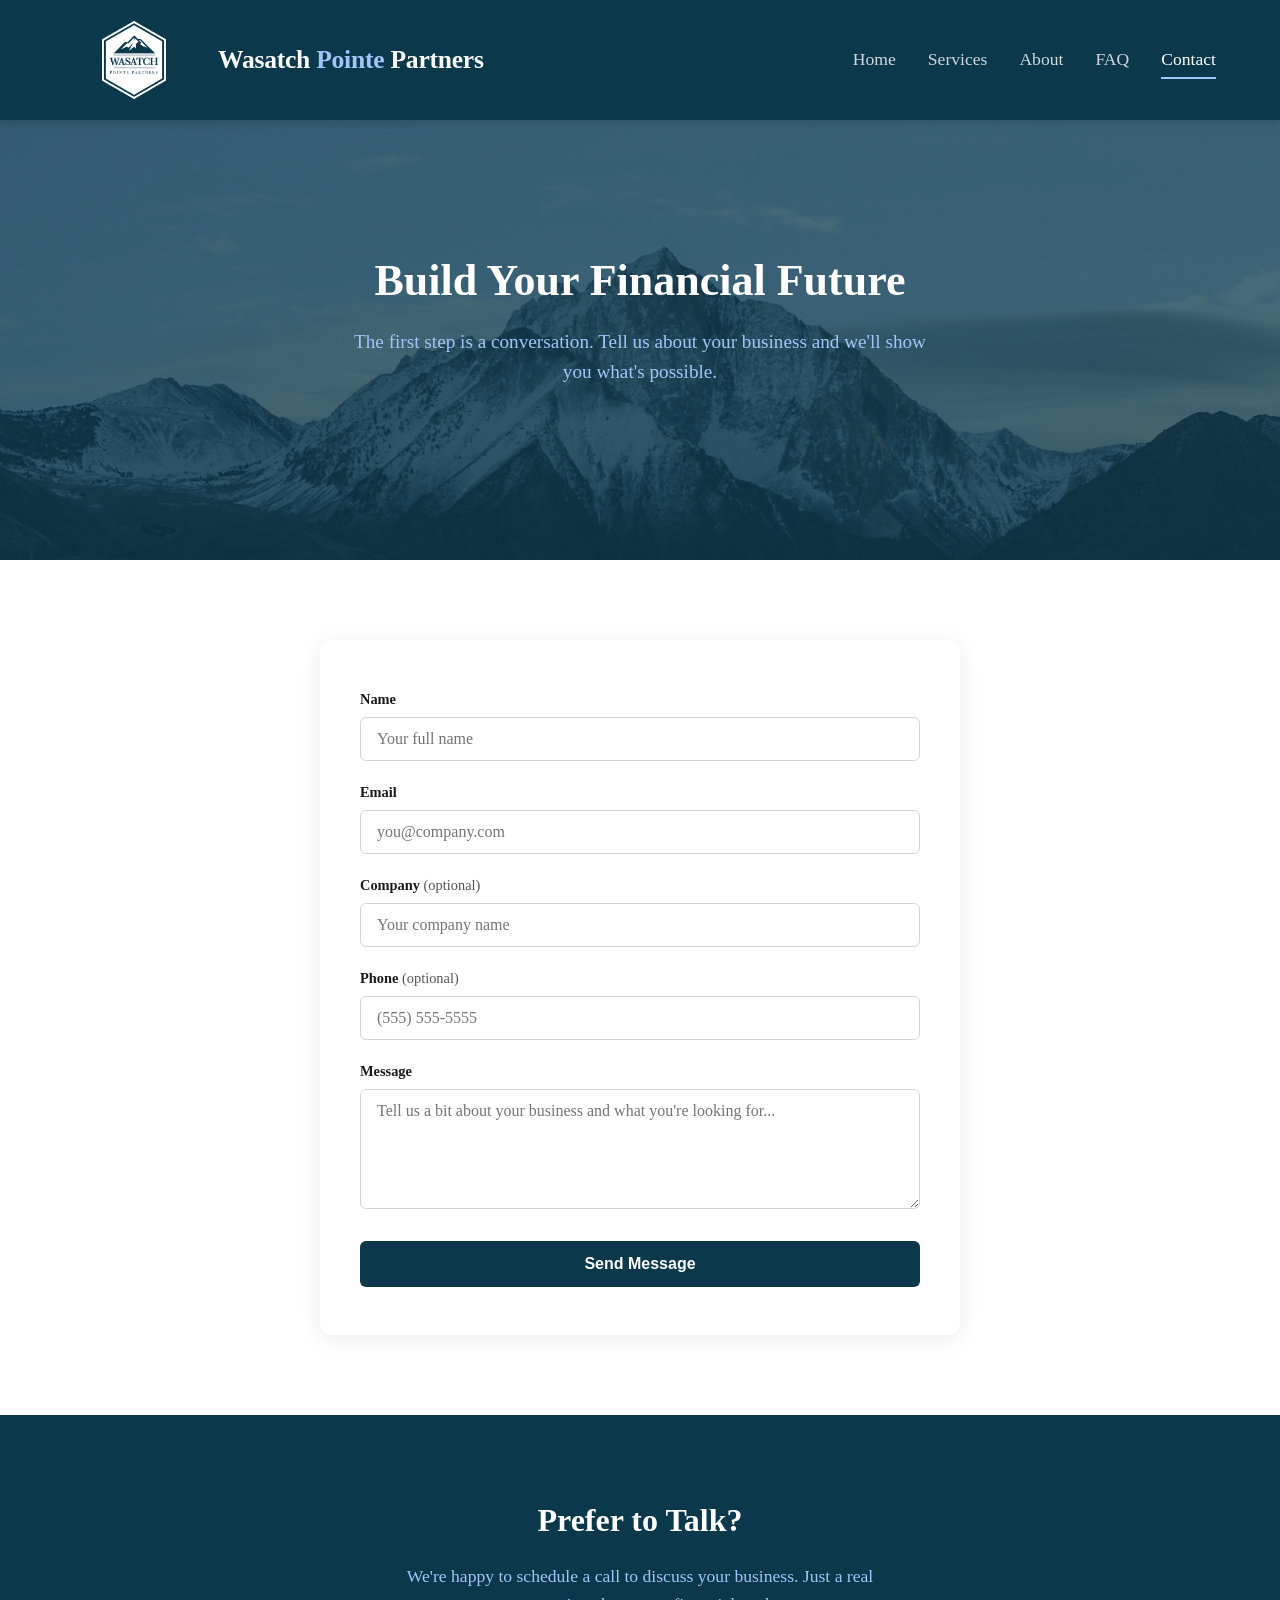
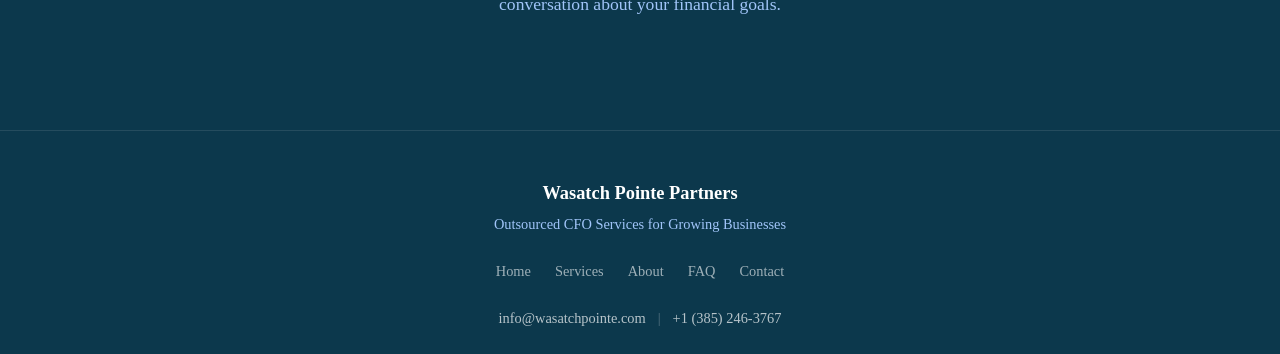
==== commit 8748252a: "Add files via upload" ====
--- a/contact.html
+++ b/contact.html
@@ -61,6 +61,10 @@
             <input type="text" id="company" name="company" placeholder="Your company name">
           </div>
           <div class="form-group">
+            <label for="phone">Phone <span style="color: var(--text-muted); font-weight: 400;">(optional)</span></label>
+            <input type="tel" id="phone" name="phone" placeholder="(555) 555-5555">
+          </div>
+          <div class="form-group">
             <label for="message">Message</label>
             <textarea id="message" name="message" placeholder="Tell us a bit about your business and what you're looking for..."></textarea>
             <div class="error-msg">Please enter a message.</div>
